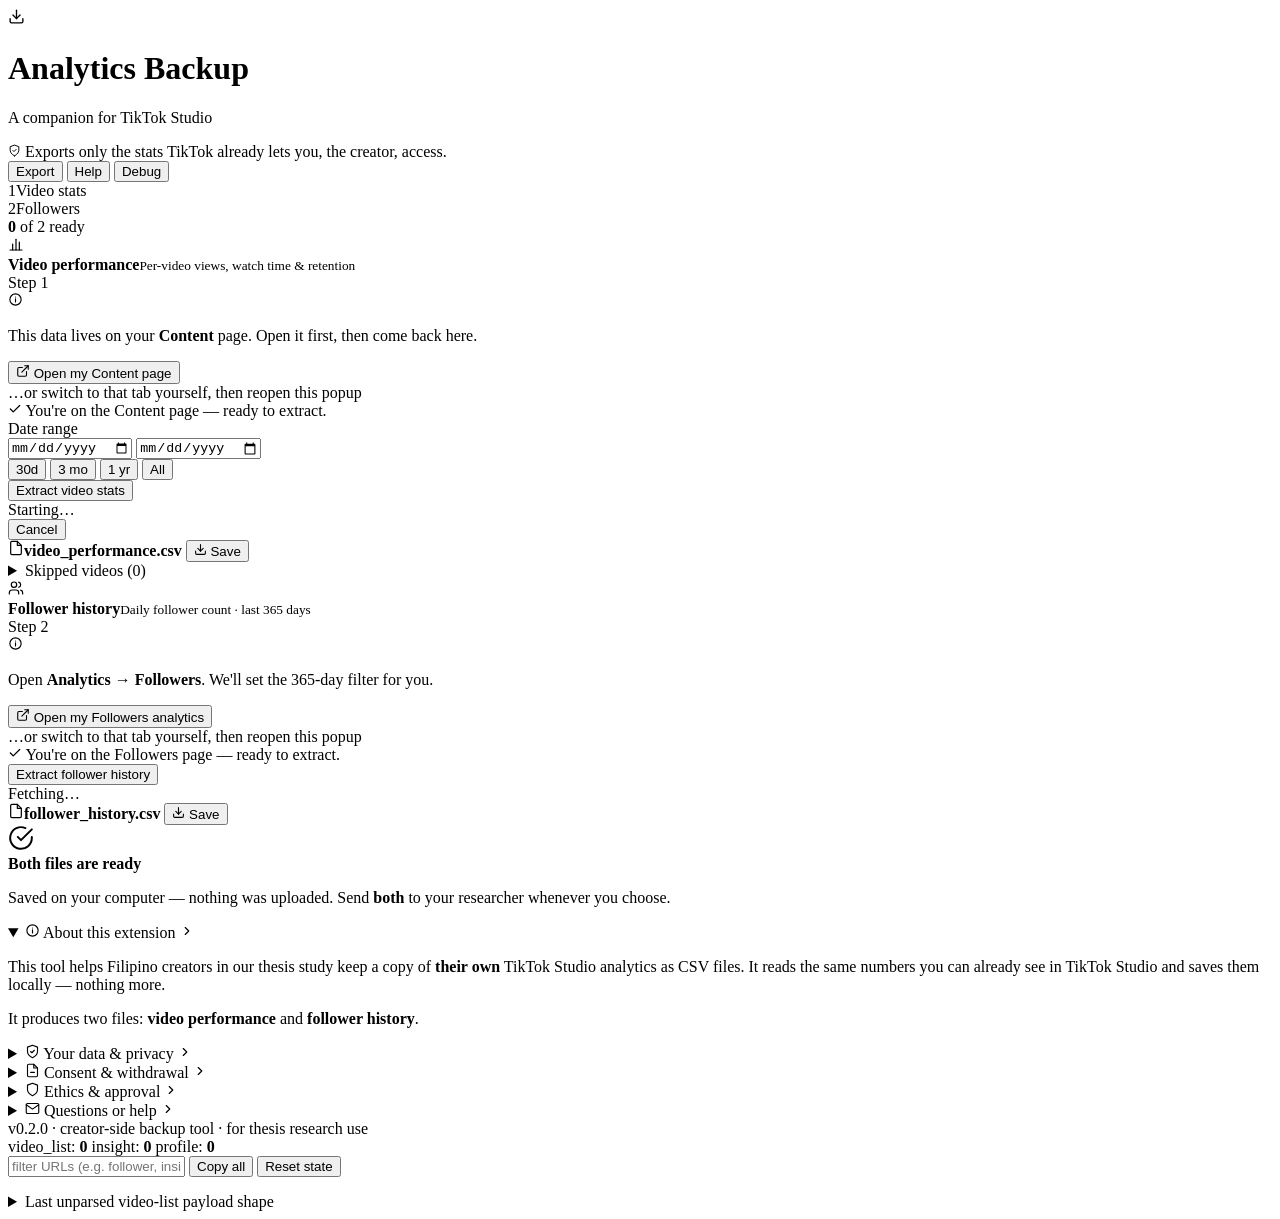
==== tiktok-analytics-exporter/popup.html @ f6289558 "feat: rewrite popup.html to mockup B v2 (Export + Help + hidden Debug)" ====
<!DOCTYPE html>
<html lang="en">
<head>
<meta charset="utf-8" />
<title>Analytics Backup</title>
<link rel="stylesheet" href="popup.css" />
</head>
<body>

<div class="popup">
  <div class="head">
    <div class="brand">
      <div class="logo">
        <svg width="17" height="17" viewBox="0 0 24 24" fill="none" stroke="currentColor" stroke-width="1.9" stroke-linecap="round" stroke-linejoin="round"><path d="M21 15v4a2 2 0 0 1-2 2H5a2 2 0 0 1-2-2v-4"/><polyline points="7 10 12 15 17 10"/><line x1="12" y1="15" x2="12" y2="3"/></svg>
      </div>
      <div>
        <h1>Analytics Backup</h1>
        <p>A companion for TikTok Studio</p>
      </div>
    </div>
    <div class="rights">
      <svg class="sh" width="13" height="13" viewBox="0 0 24 24" fill="none" stroke="currentColor" stroke-width="1.8" stroke-linecap="round" stroke-linejoin="round"><path d="M12 22s8-4 8-10V5l-8-3-8 3v7c0 6 8 10 8 10z"/><polyline points="9 12 11 14 15 10"/></svg>
      Exports only the stats TikTok already lets you, the creator, access.
    </div>
  </div>

  <div class="tabs">
    <button class="tab on" data-tab="export">Export</button>
    <button class="tab" data-tab="help">Help</button>
    <button class="tab hidden" data-tab="debug" id="tab-debug">Debug</button>
  </div>

  <!-- ============ EXPORT PANEL ============ -->
  <div class="panel on" id="p-export">
    <div class="strip">
      <div class="dots">
        <div class="d" id="dot1"><span class="pip">1</span><span class="t">Video stats</span></div>
        <span class="seg"></span>
        <div class="d" id="dot2"><span class="pip">2</span><span class="t">Followers</span></div>
      </div>
      <div class="count"><b id="cnt">0</b> of 2 ready</div>
    </div>

    <div class="body">

      <!-- MODULE 1: VIDEO PERFORMANCE -->
      <div class="mod video" id="mod1">
        <div class="mod-h">
          <div class="em">
            <svg width="16" height="16" viewBox="0 0 24 24" fill="none" stroke="currentColor" stroke-width="1.8" stroke-linecap="round" stroke-linejoin="round"><line x1="3" y1="21" x2="21" y2="21"/><line x1="7" y1="21" x2="7" y2="12"/><line x1="12" y1="21" x2="12" y2="5"/><line x1="17" y1="21" x2="17" y2="9"/></svg>
          </div>
          <div class="tx"><b>Video performance</b><small>Per-video views, watch time &amp; retention</small></div>
          <span class="pill todo" id="pill1">Step 1</span>
        </div>
        <div class="mod-b">
          <div id="m1-idle">
            <div class="guide">
              <span class="ic"><svg width="15" height="15" viewBox="0 0 24 24" fill="none" stroke="currentColor" stroke-width="1.8" stroke-linecap="round" stroke-linejoin="round"><circle cx="12" cy="12" r="9"/><line x1="12" y1="11" x2="12" y2="16"/><line x1="12" y1="8" x2="12.01" y2="8"/></svg></span>
              <p>This data lives on your <b>Content</b> page. Open it first, then come back here.</p>
            </div>
            <button class="btn open" id="m1-open">
              <svg width="14" height="14" viewBox="0 0 24 24" fill="none" stroke="currentColor" stroke-width="1.9" stroke-linecap="round" stroke-linejoin="round"><path d="M18 13v6a2 2 0 0 1-2 2H5a2 2 0 0 1-2-2V8a2 2 0 0 1 2-2h6"/><polyline points="15 3 21 3 21 9"/><line x1="10" y1="14" x2="21" y2="3"/></svg>
              Open my Content page
            </button>
            <div class="hintline">…or switch to that tab yourself, then reopen this popup</div>
          </div>
          <div id="m1-ready" class="hide">
            <div class="onpage"><span class="ic"><svg width="14" height="14" viewBox="0 0 24 24" fill="none" stroke="currentColor" stroke-width="2.2" stroke-linecap="round" stroke-linejoin="round"><polyline points="20 6 9 17 4 12"/></svg></span> You're on the Content page — ready to extract.</div>
            <div class="range">
              <div class="rl">Date range</div>
              <div class="dates">
                <input type="date" id="m1-start" />
                <input type="date" id="m1-end" />
              </div>
              <div class="presets">
                <button data-days="30">30d</button>
                <button data-days="90" class="on">3 mo</button>
                <button data-days="365">1 yr</button>
                <button data-days="">All</button>
              </div>
            </div>
            <button class="btn extract" id="m1-extract">Extract video stats</button>
          </div>
          <div id="m1-run" class="hide">
            <div class="pbar"><i id="bar1"></i></div>
            <div class="pmeta" id="meta1">Starting…</div>
            <button class="btn ghost" id="m1-cancel">Cancel</button>
          </div>
          <div id="m1-done" class="hide">
            <div class="filerow">
              <span class="l"><span class="em2"><svg width="16" height="16" viewBox="0 0 24 24" fill="none" stroke="currentColor" stroke-width="1.8" stroke-linecap="round" stroke-linejoin="round"><path d="M14 2H6a2 2 0 0 0-2 2v16a2 2 0 0 0 2 2h12a2 2 0 0 0 2-2V8z"/><polyline points="14 2 14 8 20 8"/></svg></span><span><b id="m1-file">video_performance.csv</b><small id="m1-summary"></small></span></span>
              <button class="dl" id="m1-save"><svg width="13" height="13" viewBox="0 0 24 24" fill="none" stroke="currentColor" stroke-width="2" stroke-linecap="round" stroke-linejoin="round"><path d="M21 15v4a2 2 0 0 1-2 2H5a2 2 0 0 1-2-2v-4"/><polyline points="7 10 12 15 17 10"/><line x1="12" y1="15" x2="12" y2="3"/></svg> Save</button>
            </div>
            <details><summary>Skipped videos (<span id="m1-skipped-n">0</span>)</summary><ul id="m1-skipped"></ul></details>
          </div>
          <div id="m1-error" class="errbox hide"></div>
        </div>
      </div>

      <!-- MODULE 2: FOLLOWER HISTORY -->
      <div class="mod fol" id="mod2">
        <div class="mod-h">
          <div class="em">
            <svg width="16" height="16" viewBox="0 0 24 24" fill="none" stroke="currentColor" stroke-width="1.8" stroke-linecap="round" stroke-linejoin="round"><path d="M16 21v-2a4 4 0 0 0-4-4H6a4 4 0 0 0-4 4v2"/><circle cx="9" cy="7" r="4"/><path d="M22 21v-2a4 4 0 0 0-3-3.87"/><path d="M16 3.13a4 4 0 0 1 0 7.75"/></svg>
          </div>
          <div class="tx"><b>Follower history</b><small>Daily follower count · last 365 days</small></div>
          <span class="pill todo" id="pill2">Step 2</span>
        </div>
        <div class="mod-b">
          <div id="m2-idle">
            <div class="guide">
              <span class="ic"><svg width="15" height="15" viewBox="0 0 24 24" fill="none" stroke="currentColor" stroke-width="1.8" stroke-linecap="round" stroke-linejoin="round"><circle cx="12" cy="12" r="9"/><line x1="12" y1="11" x2="12" y2="16"/><line x1="12" y1="8" x2="12.01" y2="8"/></svg></span>
              <p>Open <b>Analytics → Followers</b>. We'll set the 365-day filter for you.</p>
            </div>
            <button class="btn open" id="m2-open">
              <svg width="14" height="14" viewBox="0 0 24 24" fill="none" stroke="currentColor" stroke-width="1.9" stroke-linecap="round" stroke-linejoin="round"><path d="M18 13v6a2 2 0 0 1-2 2H5a2 2 0 0 1-2-2V8a2 2 0 0 1 2-2h6"/><polyline points="15 3 21 3 21 9"/><line x1="10" y1="14" x2="21" y2="3"/></svg>
              Open my Followers analytics
            </button>
            <div class="hintline">…or switch to that tab yourself, then reopen this popup</div>
          </div>
          <div id="m2-ready" class="hide">
            <div class="onpage"><span class="ic"><svg width="14" height="14" viewBox="0 0 24 24" fill="none" stroke="currentColor" stroke-width="2.2" stroke-linecap="round" stroke-linejoin="round"><polyline points="20 6 9 17 4 12"/></svg></span> You're on the Followers page — ready to extract.</div>
            <button class="btn extract" id="m2-extract">Extract follower history</button>
          </div>
          <div id="m2-run" class="hide">
            <div class="pbar"><i id="bar2"></i></div>
            <div class="pmeta" id="meta2">Fetching…</div>
          </div>
          <div id="m2-done" class="hide">
            <div class="filerow">
              <span class="l"><span class="em2"><svg width="16" height="16" viewBox="0 0 24 24" fill="none" stroke="currentColor" stroke-width="1.8" stroke-linecap="round" stroke-linejoin="round"><path d="M14 2H6a2 2 0 0 0-2 2v16a2 2 0 0 0 2 2h12a2 2 0 0 0 2-2V8z"/><polyline points="14 2 14 8 20 8"/></svg></span><span><b id="m2-file">follower_history.csv</b><small id="m2-summary"></small></span></span>
              <button class="dl" id="m2-save"><svg width="13" height="13" viewBox="0 0 24 24" fill="none" stroke="currentColor" stroke-width="2" stroke-linecap="round" stroke-linejoin="round"><path d="M21 15v4a2 2 0 0 1-2 2H5a2 2 0 0 1-2-2v-4"/><polyline points="7 10 12 15 17 10"/><line x1="12" y1="15" x2="12" y2="3"/></svg> Save</button>
            </div>
          </div>
          <div id="m2-error" class="errbox hide"></div>
        </div>
      </div>

      <div class="finish" id="finish">
        <div class="ic"><svg width="26" height="26" viewBox="0 0 24 24" fill="none" stroke="currentColor" stroke-width="1.8" stroke-linecap="round" stroke-linejoin="round"><path d="M22 11.08V12a10 10 0 1 1-5.93-9.14"/><polyline points="22 4 12 14.01 9 11.01"/></svg></div>
        <b>Both files are ready</b>
        <p>Saved on your computer — nothing was uploaded. Send <b>both</b> to your researcher whenever you choose.</p>
      </div>
    </div>
  </div>

  <!-- ============ HELP PANEL ============ -->
  <div class="panel" id="p-help">
    <div class="body help">

      <details class="acc" open>
        <summary>
          <span class="si"><svg width="15" height="15" viewBox="0 0 24 24" fill="none" stroke="currentColor" stroke-width="1.8" stroke-linecap="round" stroke-linejoin="round"><circle cx="12" cy="12" r="9"/><line x1="12" y1="11" x2="12" y2="16"/><line x1="12" y1="8" x2="12.01" y2="8"/></svg></span>
          <span class="st">About this extension</span>
          <span class="chev"><svg width="14" height="14" viewBox="0 0 24 24" fill="none" stroke="currentColor" stroke-width="2" stroke-linecap="round" stroke-linejoin="round"><polyline points="9 18 15 12 9 6"/></svg></span>
        </summary>
        <div class="ac-body">
          <p>This tool helps Filipino creators in our thesis study keep a copy of <b>their own</b> TikTok Studio analytics as CSV files. It reads the same numbers you can already see in TikTok Studio and saves them locally — nothing more.</p>
          <p>It produces two files: <b>video performance</b> and <b>follower history</b>.</p>
        </div>
      </details>

      <details class="acc">
        <summary>
          <span class="si"><svg width="15" height="15" viewBox="0 0 24 24" fill="none" stroke="currentColor" stroke-width="1.8" stroke-linecap="round" stroke-linejoin="round"><path d="M12 22s8-4 8-10V5l-8-3-8 3v7c0 6 8 10 8 10z"/><polyline points="9 12 11 14 15 10"/></svg></span>
          <span class="st">Your data &amp; privacy</span>
          <span class="chev"><svg width="14" height="14" viewBox="0 0 24 24" fill="none" stroke="currentColor" stroke-width="2" stroke-linecap="round" stroke-linejoin="round"><polyline points="9 18 15 12 9 6"/></svg></span>
        </summary>
        <div class="ac-body">
          <p><b>Runs entirely on your computer.</b> The files are saved to your Downloads folder. The extension never sends your data to us or anyone else.</p>
          <p><b>You choose what to share.</b> Only the files you decide to send your researcher ever leave your device.</p>
        </div>
      </details>

      <details class="acc">
        <summary>
          <span class="si"><svg width="15" height="15" viewBox="0 0 24 24" fill="none" stroke="currentColor" stroke-width="1.8" stroke-linecap="round" stroke-linejoin="round"><path d="M14 2H6a2 2 0 0 0-2 2v16a2 2 0 0 0 2 2h12a2 2 0 0 0 2-2V8z"/><polyline points="14 2 14 8 20 8"/><line x1="9" y1="15" x2="15" y2="15"/></svg></span>
          <span class="st">Consent &amp; withdrawal</span>
          <span class="chev"><svg width="14" height="14" viewBox="0 0 24 24" fill="none" stroke="currentColor" stroke-width="2" stroke-linecap="round" stroke-linejoin="round"><polyline points="9 18 15 12 9 6"/></svg></span>
        </summary>
        <div class="ac-body">
          <p>You agreed to take part in this study by signing the informed consent form. Using this tool is voluntary.</p>
          <p>You may <b>withdraw at any time</b> and ask that your shared files be deleted — no reason needed.</p>
          <a class="lnk" href="#">View consent form [TBD: consent form path/URL]</a>
        </div>
      </details>

      <details class="acc">
        <summary>
          <span class="si"><svg width="15" height="15" viewBox="0 0 24 24" fill="none" stroke="currentColor" stroke-width="1.8" stroke-linecap="round" stroke-linejoin="round"><path d="M12 22s8-4 8-10V5l-8-3-8 3v7c0 6 8 10 8 10z"/></svg></span>
          <span class="st">Ethics &amp; approval</span>
          <span class="chev"><svg width="14" height="14" viewBox="0 0 24 24" fill="none" stroke="currentColor" stroke-width="2" stroke-linecap="round" stroke-linejoin="round"><polyline points="9 18 15 12 9 6"/></svg></span>
        </summary>
        <div class="ac-body">
          <p>This study was reviewed and approved by <b>[TBD: REC name]</b>. Your data is used only for academic research and is <b>anonymized</b> before analysis.</p>
          <p class="kv">Ethics reference: <b>[TBD: REC ref]</b></p>
          <p class="kv">Ethics contact: <b>[TBD: ethics email]</b></p>
        </div>
      </details>

      <details class="acc">
        <summary>
          <span class="si"><svg width="15" height="15" viewBox="0 0 24 24" fill="none" stroke="currentColor" stroke-width="1.8" stroke-linecap="round" stroke-linejoin="round"><rect x="2" y="4" width="20" height="16" rx="2"/><path d="M22 6l-10 7L2 6"/></svg></span>
          <span class="st">Questions or help</span>
          <span class="chev"><svg width="14" height="14" viewBox="0 0 24 24" fill="none" stroke="currentColor" stroke-width="2" stroke-linecap="round" stroke-linejoin="round"><polyline points="9 18 15 12 9 6"/></svg></span>
        </summary>
        <div class="ac-body">
          <p>Reach the research team anytime:</p>
          <p class="kv">Researcher: <b>[TBD: researcher name]</b></p>
          <a class="lnk cyan" href="#">[TBD: researcher email]</a>
        </div>
      </details>

      <div class="help-foot"><span id="ver-foot">v0.2.0</span> · creator-side backup tool · for thesis research use</div>
    </div>
  </div>

  <!-- ============ DEBUG PANEL (hidden) ============ -->
  <div class="panel" id="p-debug">
    <div class="body">
      <div class="debug-meta">
        <span>video_list: <strong id="dbg-vl">0</strong></span>
        <span>insight: <strong id="dbg-ins">0</strong></span>
        <span>profile: <strong id="dbg-prof">0</strong></span>
      </div>
      <div class="debug-actions">
        <input id="dbg-filter" type="text" placeholder="filter URLs (e.g. follower, insight)" />
        <button id="dbg-copy" class="ghost">Copy all</button>
        <button id="dbg-clear" class="ghost">Reset state</button>
      </div>
      <ul id="dbg-urls"></ul>
      <details id="dbg-sample-wrap" class="hide">
        <summary>Last unparsed video-list payload shape</summary>
        <pre id="dbg-sample"></pre>
      </details>
    </div>
  </div>

</div>

<script src="popup.js"></script>
</body>
</html>
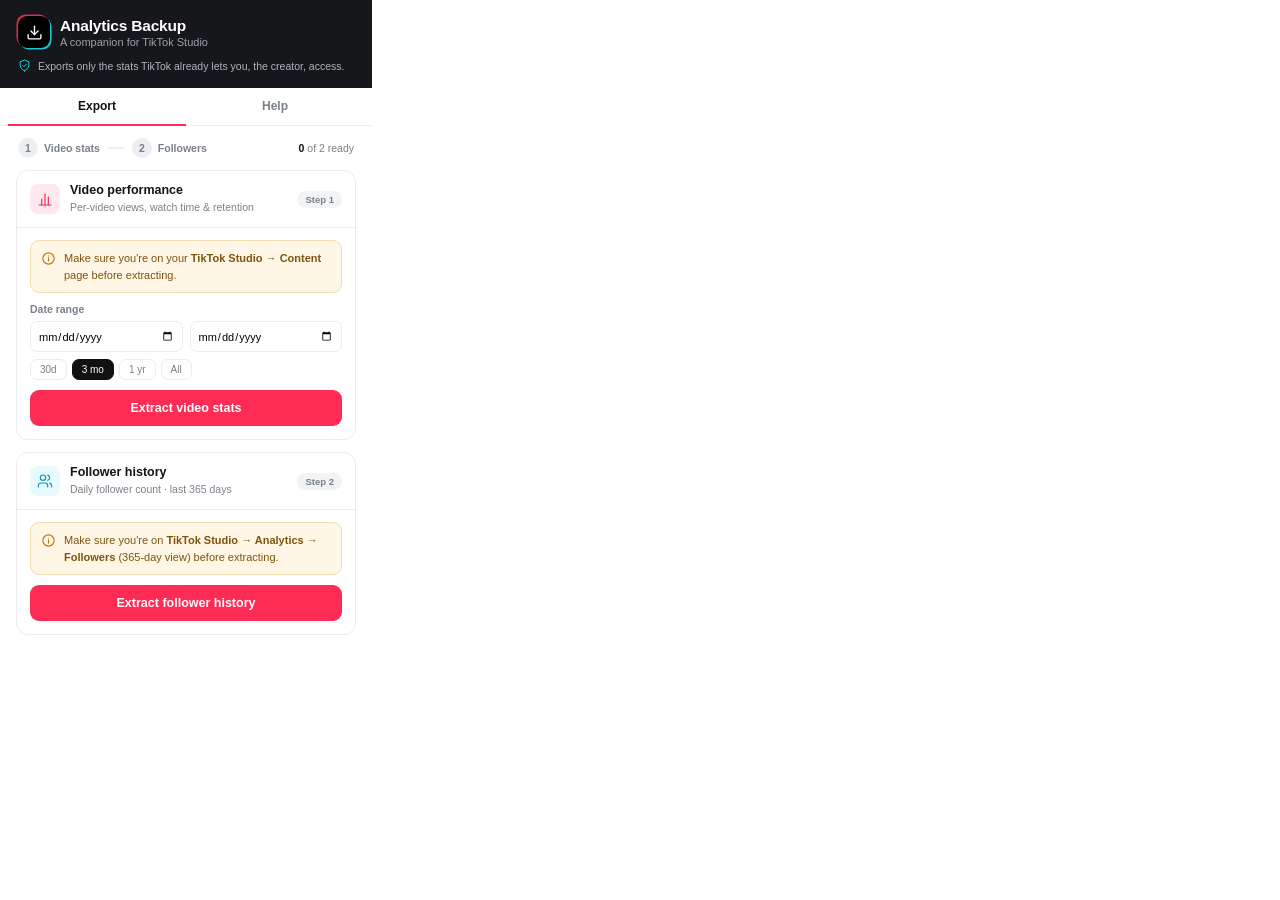
==== commit 709c9e5a: "feat: slim video CSV + drop in-popup tab-open buttons Extension - Remove "Open my Content page" / "O" ====
--- a/tiktok-analytics-exporter/popup.html
+++ b/tiktok-analytics-exporter/popup.html
@@ -53,19 +53,8 @@
           <span class="pill todo" id="pill1">Step 1</span>
         </div>
         <div class="mod-b">
-          <div id="m1-idle">
-            <div class="guide">
-              <span class="ic"><svg width="15" height="15" viewBox="0 0 24 24" fill="none" stroke="currentColor" stroke-width="1.8" stroke-linecap="round" stroke-linejoin="round"><circle cx="12" cy="12" r="9"/><line x1="12" y1="11" x2="12" y2="16"/><line x1="12" y1="8" x2="12.01" y2="8"/></svg></span>
-              <p>This data lives on your <b>Content</b> page. Open it first, then come back here.</p>
-            </div>
-            <button class="btn open" id="m1-open">
-              <svg width="14" height="14" viewBox="0 0 24 24" fill="none" stroke="currentColor" stroke-width="1.9" stroke-linecap="round" stroke-linejoin="round"><path d="M18 13v6a2 2 0 0 1-2 2H5a2 2 0 0 1-2-2V8a2 2 0 0 1 2-2h6"/><polyline points="15 3 21 3 21 9"/><line x1="10" y1="14" x2="21" y2="3"/></svg>
-              Open my Content page
-            </button>
-            <div class="hintline">…or switch to that tab yourself, then reopen this popup</div>
-          </div>
-          <div id="m1-ready" class="hide">
-            <div class="onpage"><span class="ic"><svg width="14" height="14" viewBox="0 0 24 24" fill="none" stroke="currentColor" stroke-width="2.2" stroke-linecap="round" stroke-linejoin="round"><polyline points="20 6 9 17 4 12"/></svg></span> You're on the Content page — ready to extract.</div>
+          <div id="m1-ready">
+            <div class="guide"><span class="ic"><svg width="15" height="15" viewBox="0 0 24 24" fill="none" stroke="currentColor" stroke-width="1.8" stroke-linecap="round" stroke-linejoin="round"><circle cx="12" cy="12" r="9"/><line x1="12" y1="11" x2="12" y2="16"/><line x1="12" y1="8" x2="12.01" y2="8"/></svg></span><p>Make sure you're on your <b>TikTok Studio → Content</b> page before extracting.</p></div>
             <div class="range">
               <div class="rl">Date range</div>
               <div class="dates">
@@ -107,19 +96,8 @@
           <span class="pill todo" id="pill2">Step 2</span>
         </div>
         <div class="mod-b">
-          <div id="m2-idle">
-            <div class="guide">
-              <span class="ic"><svg width="15" height="15" viewBox="0 0 24 24" fill="none" stroke="currentColor" stroke-width="1.8" stroke-linecap="round" stroke-linejoin="round"><circle cx="12" cy="12" r="9"/><line x1="12" y1="11" x2="12" y2="16"/><line x1="12" y1="8" x2="12.01" y2="8"/></svg></span>
-              <p>Open <b>Analytics → Followers</b>. We'll set the 365-day filter for you.</p>
-            </div>
-            <button class="btn open" id="m2-open">
-              <svg width="14" height="14" viewBox="0 0 24 24" fill="none" stroke="currentColor" stroke-width="1.9" stroke-linecap="round" stroke-linejoin="round"><path d="M18 13v6a2 2 0 0 1-2 2H5a2 2 0 0 1-2-2V8a2 2 0 0 1 2-2h6"/><polyline points="15 3 21 3 21 9"/><line x1="10" y1="14" x2="21" y2="3"/></svg>
-              Open my Followers analytics
-            </button>
-            <div class="hintline">…or switch to that tab yourself, then reopen this popup</div>
-          </div>
-          <div id="m2-ready" class="hide">
-            <div class="onpage"><span class="ic"><svg width="14" height="14" viewBox="0 0 24 24" fill="none" stroke="currentColor" stroke-width="2.2" stroke-linecap="round" stroke-linejoin="round"><polyline points="20 6 9 17 4 12"/></svg></span> You're on the Followers page — ready to extract.</div>
+          <div id="m2-ready">
+            <div class="guide"><span class="ic"><svg width="15" height="15" viewBox="0 0 24 24" fill="none" stroke="currentColor" stroke-width="1.8" stroke-linecap="round" stroke-linejoin="round"><circle cx="12" cy="12" r="9"/><line x1="12" y1="11" x2="12" y2="16"/><line x1="12" y1="8" x2="12.01" y2="8"/></svg></span><p>Make sure you're on <b>TikTok Studio → Analytics → Followers</b> (365-day view) before extracting.</p></div>
             <button class="btn extract" id="m2-extract">Extract follower history</button>
           </div>
           <div id="m2-run" class="hide">
--- a/tiktok-analytics-exporter/popup.css
+++ b/tiktok-analytics-exporter/popup.css
@@ -0,0 +1,130 @@
+:root{
+  --card:#ffffff; --ink:#121417; --muted:#7a8089; --line:#ececef; --line2:#f3f4f6;
+  --red:#fe2c55; --cyan:#20d5ec; --dark:#16171b; --ok:#10a554; --ok-soft:#e8f8ef;
+  --amber:#b8791b; --amber-soft:#fff6e6; --amber-line:#f1ddb0;
+  --err:#b00020; --err-soft:#fdecef; --err-line:#f3a3a3;
+}
+*{box-sizing:border-box}
+body{margin:0;font-family:-apple-system,BlinkMacSystemFont,"Segoe UI",Roboto,sans-serif;
+  color:var(--ink);width:372px;background:var(--card)}
+svg{display:block}
+.popup{width:372px;background:var(--card);overflow:hidden}
+.head{background:var(--dark);padding:16px 18px}
+.brand{display:flex;align-items:center;gap:10px}
+.logo{width:32px;height:32px;border-radius:9px;position:relative;background:#000;display:grid;place-items:center;color:#fff}
+.logo:after{content:"";position:absolute;inset:0;border-radius:9px;box-shadow:1.5px 1.5px 0 var(--cyan),-1.5px -1.5px 0 var(--red);opacity:.9}
+.brand h1{margin:0;font-size:15.5px;font-weight:700;color:#fff;letter-spacing:-.2px}
+.brand p{margin:1px 0 0;font-size:11px;color:#9aa0aa}
+.rights{margin:11px 0 0;font-size:10.5px;color:#aeb3bd;display:flex;gap:7px;align-items:center}
+.rights .sh{color:var(--cyan);flex:none}
+.tabs{display:flex;background:#fff;border-bottom:1px solid var(--line);padding:0 8px}
+.tab{flex:1;border:none;background:transparent;font:inherit;font-size:12px;color:var(--muted);
+  padding:11px 4px;cursor:pointer;border-bottom:2px solid transparent;margin-bottom:-1px;font-weight:600}
+.tab.on{color:var(--ink);border-bottom-color:var(--red)}
+.tab.hidden{display:none}
+.panel{display:none}.panel.on{display:block}
+.strip{display:flex;align-items:center;justify-content:space-between;padding:12px 18px 4px}
+.strip .dots{display:flex;align-items:center;gap:7px}
+.strip .d{display:flex;align-items:center;gap:6px}
+.strip .pip{width:20px;height:20px;border-radius:50%;background:#eceef1;color:var(--muted);
+  display:grid;place-items:center;font-size:10.5px;font-weight:700}
+.strip .d.done .pip{background:var(--ok);color:#fff}
+.strip .d .t{font-size:10.5px;color:var(--muted);font-weight:600}
+.strip .d.done .t{color:var(--ink)}
+.strip .seg{width:18px;height:2px;background:#eceef1;border-radius:2px}
+.strip .count{font-size:10.5px;color:var(--muted)}
+.strip .count b{color:var(--ink)}
+.body{padding:8px 16px 16px}
+.mod{border:1px solid var(--line);border-radius:12px;margin-bottom:12px;overflow:hidden}
+.mod-h{display:flex;align-items:center;gap:10px;padding:12px 13px}
+.mod-h .em{width:30px;height:30px;border-radius:8px;display:grid;place-items:center;flex:none}
+.mod.video .em{background:#ffe9ee;color:var(--red)}
+.mod.fol .em{background:#e6fbfe;color:#0a9cb8}
+.mod-h .tx{flex:1}
+.mod-h b{font-size:12.5px;font-weight:650;display:block}
+.mod-h small{font-size:10.5px;color:var(--muted)}
+.pill{font-size:9.5px;font-weight:700;padding:3px 8px;border-radius:999px;white-space:nowrap;display:flex;align-items:center;gap:3px}
+.pill.todo{background:#f2f3f5;color:var(--muted)}
+.pill.ready{background:#e6fbfe;color:#0a8aa3}
+.pill.done{background:var(--ok-soft);color:var(--ok)}
+.mod-b{padding:0 13px 13px;border-top:1px solid var(--line)}
+.guide{display:flex;gap:8px;align-items:flex-start;background:var(--amber-soft);border:1px solid var(--amber-line);
+  border-radius:9px;padding:9px 10px;margin:12px 0 10px}
+.guide .ic{color:var(--amber);flex:none;margin-top:1px}
+.guide p{margin:0;font-size:11px;color:#7c5410;line-height:1.5}
+.guide code{background:#fff;border:1px solid var(--amber-line);border-radius:4px;padding:0 4px;font-size:10px}
+.onpage{display:flex;gap:7px;align-items:center;background:var(--ok-soft);border:1px solid #c2ebd3;
+  border-radius:9px;padding:8px 10px;margin:12px 0 10px;font-size:11px;color:#106b3a}
+.onpage .ic{color:var(--ok);flex:none}
+.btn{width:100%;border:none;font:inherit;font-weight:700;font-size:12.5px;padding:11px;border-radius:9px;cursor:pointer;
+  display:flex;align-items:center;justify-content:center;gap:7px}
+.btn.open{background:#111;color:#fff}
+.btn.open:hover{background:#000}
+.btn.extract{background:var(--red);color:#fff}
+.btn.extract:hover{background:#e0254a}
+.btn.ghost{background:#fff;border:1px solid var(--line);color:var(--muted);margin-top:8px}
+.btn.ghost:hover{border-color:#bbb;color:var(--ink)}
+.btn:disabled{opacity:.55;cursor:not-allowed}
+.hintline{font-size:10px;color:var(--muted);text-align:center;margin-top:7px}
+.range{margin:0 0 10px}
+.rl{font-size:10.5px;color:var(--muted);margin-bottom:6px;font-weight:600}
+.dates{display:flex;gap:7px;margin-bottom:7px}
+.dates input{flex:1;font:inherit;font-size:11px;padding:7px;border:1px solid var(--line);border-radius:7px}
+.presets{display:flex;gap:5px;flex-wrap:wrap}
+.presets button{font:inherit;font-size:10px;padding:4px 9px;border:1px solid var(--line);background:#fff;border-radius:7px;color:var(--muted);cursor:pointer}
+.presets button.on{background:#111;border-color:#111;color:#fff}
+.pbar{height:6px;background:#f0f1f3;border-radius:3px;overflow:hidden;margin:10px 0 6px}
+.pbar > i{display:block;height:100%;width:0;background:var(--red);transition:width .25s}
+.pmeta{font-size:10.5px;color:var(--muted);text-align:center}
+.filerow{display:flex;align-items:center;justify-content:space-between;border:1px solid #c2ebd3;
+  background:var(--ok-soft);border-radius:9px;padding:10px 12px;margin-top:11px}
+.filerow .l{display:flex;align-items:center;gap:9px}
+.filerow .em2{color:var(--ok);flex:none}
+.filerow b{font-size:11.5px}
+.filerow small{display:block;font-size:10px;color:#3f8c5f}
+.filerow .dl{font-size:11px;color:var(--ok);font-weight:700;cursor:pointer;background:none;border:none;display:flex;align-items:center;gap:4px}
+.errbox{background:var(--err-soft);border:1px solid var(--err-line);color:var(--err);
+  border-radius:9px;padding:9px 11px;margin-top:10px;font-size:11px;line-height:1.45}
+details{margin-top:9px;font-size:11px}
+summary{cursor:pointer;color:var(--muted)}
+#m1-skipped{margin:6px 0 0;padding-left:18px;max-height:100px;overflow:auto}
+.finish{display:none;background:var(--dark);border-radius:12px;padding:15px 14px;color:#fff;text-align:center}
+.finish.show{display:block}
+.finish .ic{color:var(--cyan);margin:0 auto 6px}
+.finish b{font-size:13px;display:block;margin:0 0 3px}
+.finish p{margin:0;font-size:11px;color:#b9bcc4;line-height:1.5}
+.hide{display:none !important}
+
+/* Help tab */
+.help{padding:6px 0 2px}
+.acc{border:1px solid var(--line);border-radius:11px;margin-bottom:9px;overflow:hidden}
+.acc summary{list-style:none;cursor:pointer;display:flex;align-items:center;gap:10px;padding:12px 13px}
+.acc summary::-webkit-details-marker{display:none}
+.acc .si{width:28px;height:28px;border-radius:8px;background:var(--line2);display:grid;place-items:center;color:#4b515a;flex:none}
+.acc .st{flex:1;font-size:12.5px;font-weight:650;color:var(--ink)}
+.acc .chev{color:var(--muted);transition:transform .18s}
+.acc[open] .chev{transform:rotate(90deg)}
+.acc .ac-body{padding:0 13px 13px 51px}
+.acc .ac-body p{margin:0 0 8px;font-size:11.5px;color:#4d535b;line-height:1.6}
+.acc .ac-body p:last-child{margin-bottom:0}
+.acc .ac-body b{color:var(--ink)}
+.lnk{display:inline-flex;align-items:center;gap:5px;font-size:11.5px;font-weight:650;color:var(--red);
+  text-decoration:none;margin-top:2px}
+.lnk.cyan{color:#0a9cb8}
+.kv{font-size:11px;color:#4d535b;margin:2px 0}
+.kv b{color:var(--ink)}
+.help-foot{text-align:center;font-size:10px;color:var(--muted);margin-top:6px;cursor:default;user-select:none}
+
+/* Debug tab */
+.debug-meta{display:flex;gap:10px;margin:0 0 8px;color:var(--muted);font-size:11px}
+.debug-meta strong{color:var(--ink)}
+.debug-actions{display:flex;gap:6px;margin-bottom:8px}
+.debug-actions input{flex:1;font:inherit;font-size:11px;padding:5px 7px;border:1px solid var(--line);border-radius:6px}
+.debug-actions .ghost{font-size:11px;padding:5px 9px;background:#fff;border:1px solid var(--line);color:var(--muted);
+  border-radius:6px;cursor:pointer;flex:none}
+#dbg-urls{list-style:none;margin:0;padding:0;max-height:200px;overflow-y:auto;border:1px solid var(--line);border-radius:7px;font-size:10px}
+#dbg-urls li{padding:4px 7px;border-bottom:1px solid var(--line);word-break:break-all;font-family:ui-monospace,Menlo,monospace}
+#dbg-urls li:last-child{border-bottom:none}
+#dbg-urls li.match-list{background:var(--ok-soft)}
+#dbg-urls .badge{margin-right:4px;padding:0 4px;background:var(--line2);border-radius:2px;color:var(--muted)}
+#dbg-sample{max-height:220px;overflow:auto;font-size:10px;font-family:ui-monospace,Menlo,monospace;background:var(--line2);padding:6px;border-radius:6px;white-space:pre-wrap}
